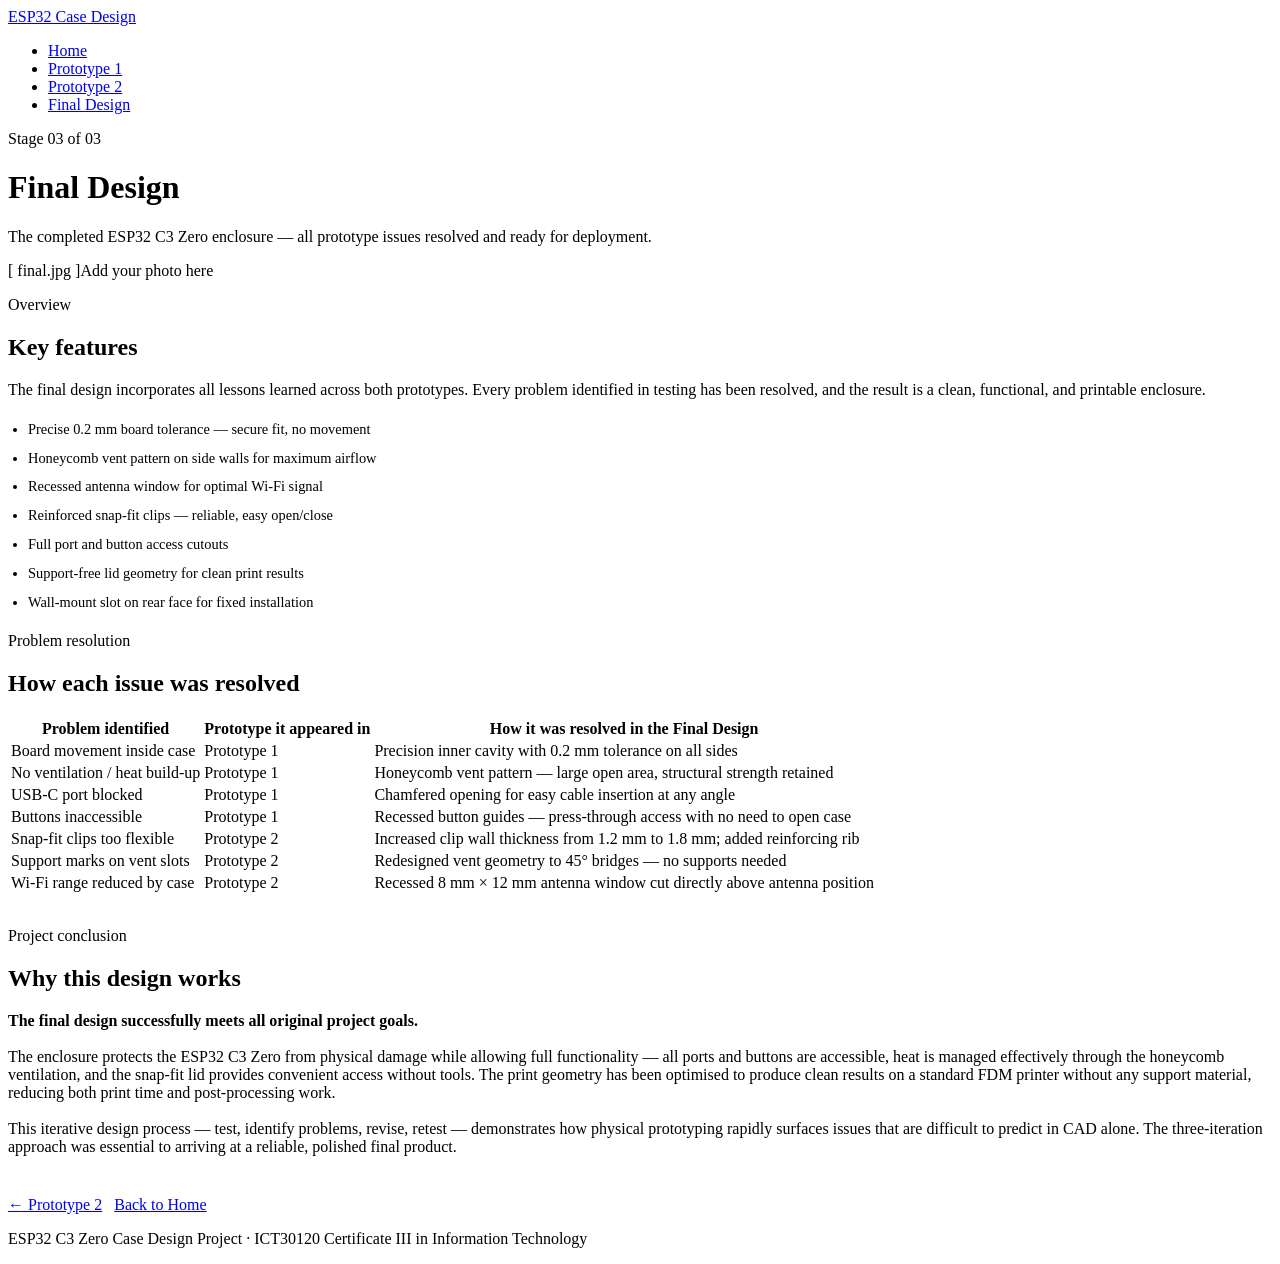
==== final.html @ f7631d88 "Add files via upload" ====
<!DOCTYPE html>
<html lang="en">
<head>
  <meta charset="UTF-8" />
  <meta name="viewport" content="width=device-width, initial-scale=1.0" />
  <meta name="description" content="Final Design of the ESP32 C3 Zero case — all issues resolved, ready for real-world use." />
  <title>Final Design | ESP32 C3 Zero Case Design</title>
  <link rel="stylesheet" href="css/style.css" />
</head>
<body>

  <!-- HEADER / NAV -->
  <header>
    <div class="nav-inner">
      <a href="index.html" class="nav-logo" aria-label="Home">
        <img src="images/logo.png" alt="ESP32 Case Project logo" onerror="this.style.display='none'" />
        <span>ESP32 Case Design</span>
      </a>
      <nav aria-label="Main navigation">
        <ul>
          <li><a href="index.html">Home</a></li>
          <li><a href="prototype1.html">Prototype 1</a></li>
          <li><a href="prototype2.html">Prototype 2</a></li>
          <li><a href="final.html" class="active" aria-current="page">Final Design</a></li>
        </ul>
      </nav>
    </div>
  </header>

  <!-- MAIN -->
  <main>

    <!-- PAGE HEADER -->
    <div class="page-header">
      <p class="section-label">Stage 03 of 03</p>
      <h1>Final Design</h1>
      <p>The completed ESP32 C3 Zero enclosure — all prototype issues resolved and ready for deployment.</p>
    </div>

    <!-- IMAGE + DESCRIPTION -->
    <div class="proto-grid">
      <div class="proto-image">
        <!-- Replace with your actual final design image -->
        <img src="images/final.jpg" alt="Photograph of the Final Design — completed ESP32 C3 Zero case"
             onerror="this.parentElement.innerHTML='<div class=\'image-placeholder\'><span>[ final.jpg ]</span><span style=\'color:var(--muted)\'>Add your photo here</span></div>'" />
      </div>

      <div>
        <p class="section-label">Overview</p>
        <h2>Key features</h2>
        <p style="color:var(--muted);">
          The final design incorporates all lessons learned across both prototypes. Every problem identified
          in testing has been resolved, and the result is a clean, functional, and printable enclosure.
        </p>

        <ul style="margin-top:16px; padding-left:20px; color:var(--muted); font-size:0.9rem; line-height:2;">
          <li>Precise 0.2 mm board tolerance — secure fit, no movement</li>
          <li>Honeycomb vent pattern on side walls for maximum airflow</li>
          <li>Recessed antenna window for optimal Wi-Fi signal</li>
          <li>Reinforced snap-fit clips — reliable, easy open/close</li>
          <li>Full port and button access cutouts</li>
          <li>Support-free lid geometry for clean print results</li>
          <li>Wall-mount slot on rear face for fixed installation</li>
        </ul>
      </div>
    </div>

    <!-- IMPROVEMENTS FROM PROTOTYPES -->
    <p class="section-label">Problem resolution</p>
    <h2>How each issue was resolved</h2>
    <div class="table-wrap" style="margin-bottom:32px;">
      <table>
        <thead>
          <tr>
            <th>Problem identified</th>
            <th>Prototype it appeared in</th>
            <th>How it was resolved in the Final Design</th>
          </tr>
        </thead>
        <tbody>
          <tr>
            <td>Board movement inside case</td>
            <td>Prototype 1</td>
            <td>Precision inner cavity with 0.2 mm tolerance on all sides</td>
          </tr>
          <tr>
            <td>No ventilation / heat build-up</td>
            <td>Prototype 1</td>
            <td>Honeycomb vent pattern — large open area, structural strength retained</td>
          </tr>
          <tr>
            <td>USB-C port blocked</td>
            <td>Prototype 1</td>
            <td>Chamfered opening for easy cable insertion at any angle</td>
          </tr>
          <tr>
            <td>Buttons inaccessible</td>
            <td>Prototype 1</td>
            <td>Recessed button guides — press-through access with no need to open case</td>
          </tr>
          <tr>
            <td>Snap-fit clips too flexible</td>
            <td>Prototype 2</td>
            <td>Increased clip wall thickness from 1.2 mm to 1.8 mm; added reinforcing rib</td>
          </tr>
          <tr>
            <td>Support marks on vent slots</td>
            <td>Prototype 2</td>
            <td>Redesigned vent geometry to 45° bridges — no supports needed</td>
          </tr>
          <tr>
            <td>Wi-Fi range reduced by case</td>
            <td>Prototype 2</td>
            <td>Recessed 8 mm × 12 mm antenna window cut directly above antenna position</td>
          </tr>
        </tbody>
      </table>
    </div>

    <!-- CONCLUSION -->
    <p class="section-label">Project conclusion</p>
    <h2>Why this design works</h2>

    <div class="info-block" style="border-left-color: var(--pro);">
      <strong>The final design successfully meets all original project goals.</strong><br /><br />
      The enclosure protects the ESP32 C3 Zero from physical damage while allowing full functionality —
      all ports and buttons are accessible, heat is managed effectively through the honeycomb ventilation,
      and the snap-fit lid provides convenient access without tools. The print geometry has been optimised
      to produce clean results on a standard FDM printer without any support material, reducing both
      print time and post-processing work.
      <br /><br />
      This iterative design process — test, identify problems, revise, retest — demonstrates how physical
      prototyping rapidly surfaces issues that are difficult to predict in CAD alone. The three-iteration
      approach was essential to arriving at a reliable, polished final product.
    </div>

    <!-- NAVIGATION BETWEEN PAGES -->
    <div style="display:flex; gap:12px; margin-top:40px; flex-wrap:wrap;">
      <a href="prototype2.html" class="btn btn-outline">← Prototype 2</a>
      <a href="index.html" class="btn btn-primary">Back to Home</a>
    </div>

  </main>

  <!-- FOOTER -->
  <footer>
    <p>ESP32 C3 Zero Case Design Project · ICT30120 Certificate III in Information Technology</p>
  </footer>

</body>
</html>
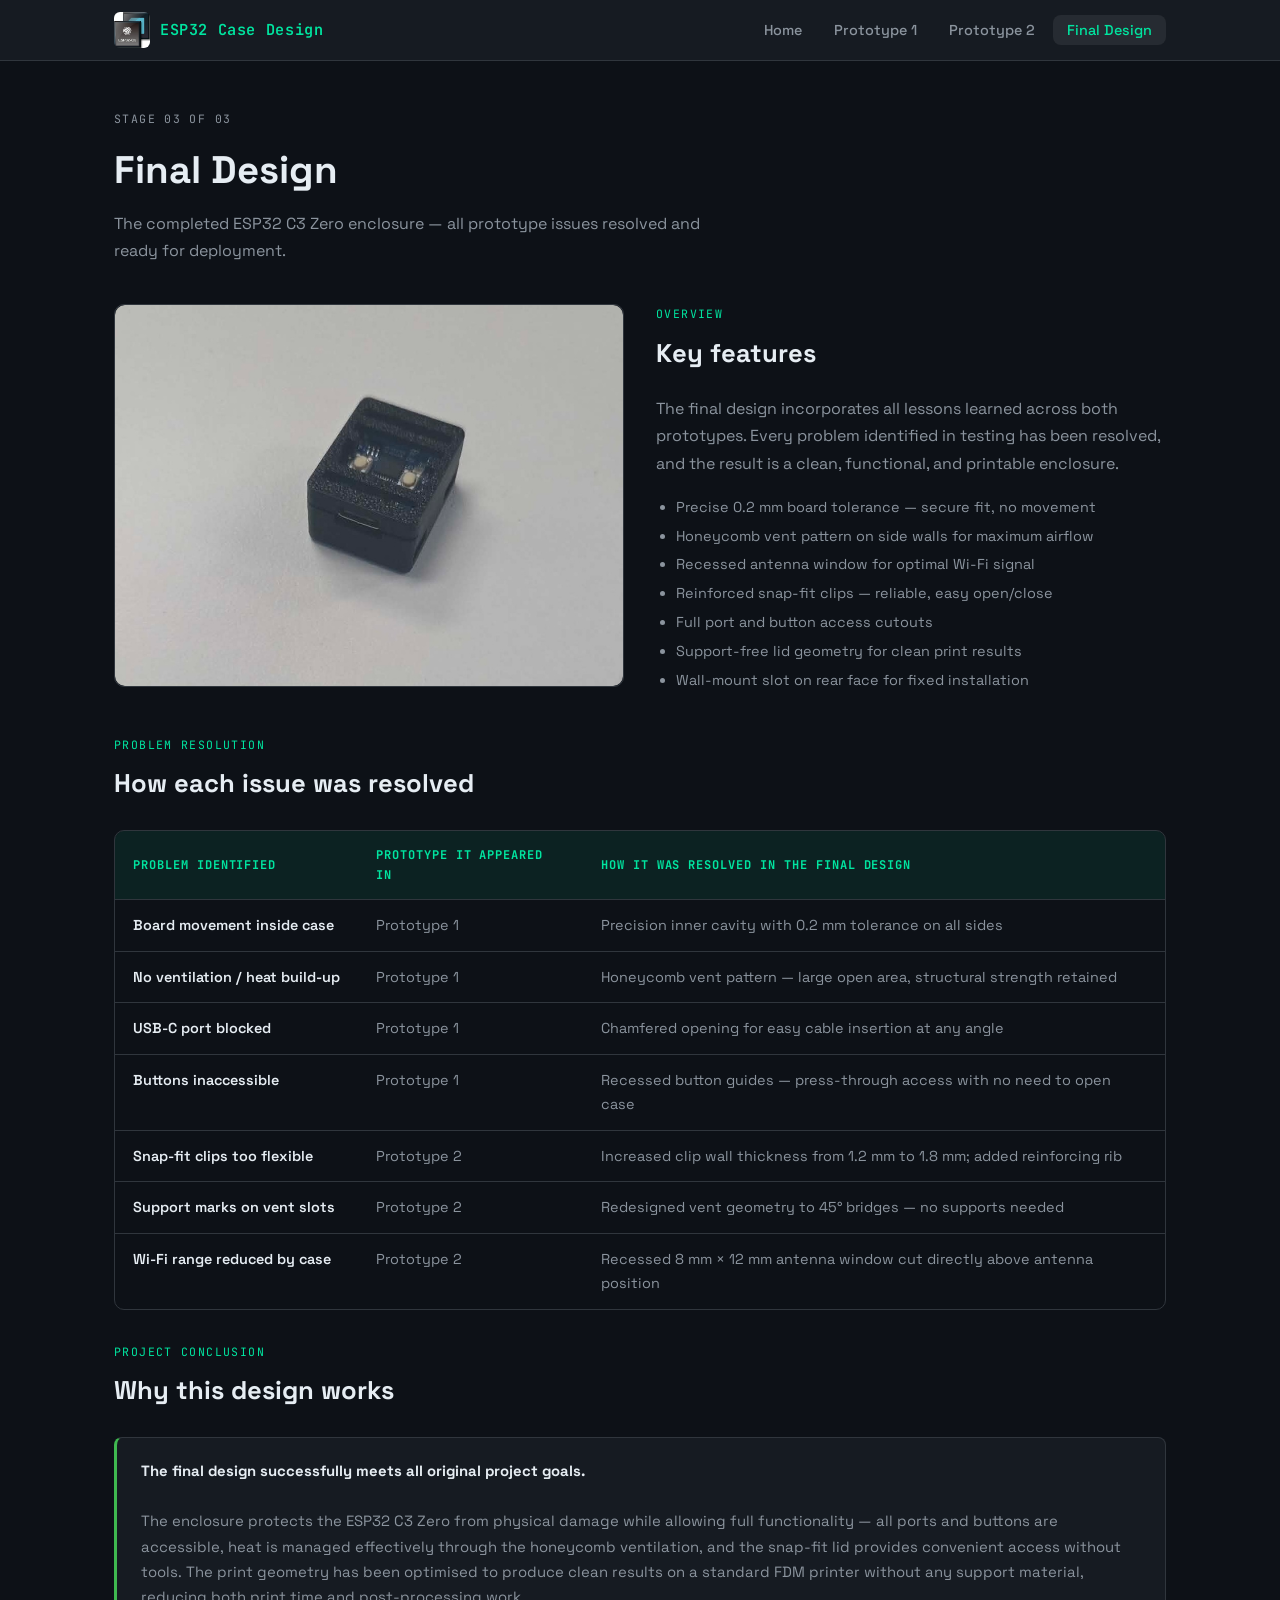
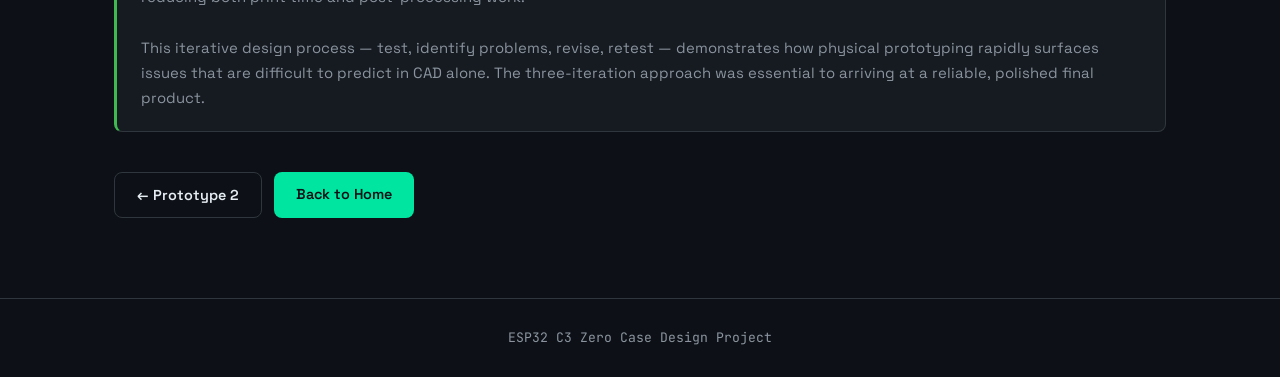
==== commit 917eb49b: "Update final.html" ====
--- a/final.html
+++ b/final.html
@@ -144,7 +144,7 @@
 
   <!-- FOOTER -->
   <footer>
-    <p>ESP32 C3 Zero Case Design Project · ICT30120 Certificate III in Information Technology</p>
+    <p>ESP32 C3 Zero Case Design Project</p>
   </footer>
 
 </body>
--- a/css/style.css
+++ b/css/style.css
@@ -0,0 +1,512 @@
+/* ============================
+   ESP32 Case Design Journey
+   style.css
+   ============================ */
+
+@import url('https://fonts.googleapis.com/css2?family=Space+Grotesk:wght@400;500;700&family=JetBrains+Mono:wght@400;600&display=swap');
+
+/* --- Tokens --- */
+:root {
+  --bg:         #0d1117;
+  --surface:    #161b22;
+  --border:     #30363d;
+  --accent:     #00e5a0;
+  --accent-dim: #00b37e;
+  --text:       #e6edf3;
+  --muted:      #8b949e;
+  --pro:        #3fb950;
+  --con:        #f85149;
+  --radius:     8px;
+  --font-display: 'Space Grotesk', sans-serif;
+  --font-mono:    'JetBrains Mono', monospace;
+}
+
+/* --- Reset & Base --- */
+*, *::before, *::after { box-sizing: border-box; margin: 0; padding: 0; }
+
+body {
+  background: var(--bg);
+  color: var(--text);
+  font-family: var(--font-display);
+  font-size: 16px;
+  line-height: 1.7;
+  min-height: 100vh;
+}
+
+img { max-width: 100%; display: block; }
+a  { color: var(--accent); text-decoration: none; }
+a:hover { text-decoration: underline; }
+a:focus-visible { outline: 2px solid var(--accent); outline-offset: 3px; }
+
+/* --- Header / Nav --- */
+header {
+  background: var(--surface);
+  border-bottom: 1px solid var(--border);
+  position: sticky;
+  top: 0;
+  z-index: 100;
+}
+
+.nav-inner {
+  max-width: 1100px;
+  margin: 0 auto;
+  padding: 0 24px;
+  display: flex;
+  align-items: center;
+  justify-content: space-between;
+  height: 60px;
+}
+
+.nav-logo {
+  display: flex;
+  align-items: center;
+  gap: 10px;
+  text-decoration: none;
+}
+
+.nav-logo img {
+  width: 36px;
+  height: 36px;
+  border-radius: 6px;
+}
+
+.nav-logo span {
+  font-family: var(--font-mono);
+  font-weight: 600;
+  font-size: 0.95rem;
+  color: var(--accent);
+  letter-spacing: 0.04em;
+}
+
+nav ul {
+  list-style: none;
+  display: flex;
+  gap: 4px;
+}
+
+nav ul li a {
+  color: var(--muted);
+  font-size: 0.9rem;
+  font-weight: 500;
+  padding: 6px 14px;
+  border-radius: var(--radius);
+  transition: color 0.15s, background 0.15s;
+}
+
+nav ul li a:hover,
+nav ul li a.active {
+  color: var(--text);
+  background: rgba(255,255,255,0.07);
+  text-decoration: none;
+}
+
+nav ul li a.active {
+  color: var(--accent);
+}
+
+/* --- Main Content --- */
+main {
+  max-width: 1100px;
+  margin: 0 auto;
+  padding: 48px 24px 80px;
+}
+
+/* --- Hero (Home only) --- */
+.hero {
+  border: 1px solid var(--border);
+  border-radius: 12px;
+  background: var(--surface);
+  padding: 56px 48px;
+  margin-bottom: 48px;
+  position: relative;
+  overflow: hidden;
+}
+
+.hero::before {
+  content: '';
+  position: absolute;
+  top: -60px; right: -60px;
+  width: 300px; height: 300px;
+  border-radius: 50%;
+  background: radial-gradient(circle, rgba(0,229,160,0.12) 0%, transparent 70%);
+  pointer-events: none;
+}
+
+.hero-tag {
+  font-family: var(--font-mono);
+  font-size: 0.75rem;
+  color: var(--accent);
+  letter-spacing: 0.1em;
+  text-transform: uppercase;
+  margin-bottom: 16px;
+}
+
+.hero h1 {
+  font-size: clamp(2rem, 5vw, 3rem);
+  font-weight: 700;
+  line-height: 1.15;
+  margin-bottom: 20px;
+}
+
+.hero p {
+  color: var(--muted);
+  max-width: 600px;
+  font-size: 1.05rem;
+  margin-bottom: 32px;
+}
+
+.hero-links {
+  display: flex;
+  gap: 12px;
+  flex-wrap: wrap;
+}
+
+.btn {
+  display: inline-block;
+  padding: 10px 22px;
+  border-radius: var(--radius);
+  font-weight: 600;
+  font-size: 0.9rem;
+  transition: opacity 0.15s, transform 0.1s;
+  cursor: pointer;
+  border: none;
+}
+
+.btn:hover { opacity: 0.85; transform: translateY(-1px); text-decoration: none; }
+
+.btn-primary {
+  background: var(--accent);
+  color: #0d1117;
+}
+
+.btn-outline {
+  background: transparent;
+  border: 1px solid var(--border);
+  color: var(--text);
+}
+
+/* --- Section heading --- */
+.section-label {
+  font-family: var(--font-mono);
+  font-size: 0.72rem;
+  color: var(--accent);
+  letter-spacing: 0.12em;
+  text-transform: uppercase;
+  margin-bottom: 8px;
+}
+
+h2 {
+  font-size: 1.6rem;
+  font-weight: 700;
+  margin-bottom: 20px;
+}
+
+h3 {
+  font-size: 1.15rem;
+  font-weight: 600;
+  margin-bottom: 12px;
+}
+
+/* --- Cards grid (Home) --- */
+.cards {
+  display: grid;
+  grid-template-columns: repeat(auto-fit, minmax(260px, 1fr));
+  gap: 20px;
+  margin-top: 12px;
+}
+
+.card {
+  background: var(--surface);
+  border: 1px solid var(--border);
+  border-radius: 10px;
+  padding: 28px 24px;
+  transition: border-color 0.2s;
+}
+
+.card:hover { border-color: var(--accent); }
+
+.card-step {
+  font-family: var(--font-mono);
+  font-size: 0.7rem;
+  color: var(--accent);
+  letter-spacing: 0.1em;
+  margin-bottom: 10px;
+}
+
+.card h3 { margin-bottom: 8px; }
+.card p  { color: var(--muted); font-size: 0.9rem; }
+
+.card-link {
+  display: inline-block;
+  margin-top: 16px;
+  font-size: 0.85rem;
+  font-weight: 600;
+  color: var(--accent);
+}
+
+/* --- Prototype / Final pages --- */
+.page-header {
+  margin-bottom: 40px;
+}
+
+.page-header h1 {
+  font-size: clamp(1.7rem, 4vw, 2.4rem);
+  font-weight: 700;
+  margin-bottom: 8px;
+}
+
+.page-header p {
+  color: var(--muted);
+  max-width: 620px;
+}
+
+.proto-grid {
+  display: grid;
+  grid-template-columns: 1fr 1fr;
+  gap: 32px;
+  margin-bottom: 40px;
+}
+
+@media (max-width: 680px) {
+  .proto-grid { grid-template-columns: 1fr; }
+}
+
+.proto-image {
+  background: var(--surface);
+  border: 1px solid var(--border);
+  border-radius: 10px;
+  aspect-ratio: 4/3;
+  display: flex;
+  align-items: center;
+  justify-content: center;
+  overflow: hidden;
+}
+
+.proto-image img {
+  width: 100%;
+  height: 100%;
+  object-fit: cover;
+  border-radius: 10px;
+}
+
+.image-placeholder {
+  display: flex;
+  flex-direction: column;
+  align-items: center;
+  gap: 8px;
+  color: var(--muted);
+}
+
+.image-placeholder span {
+  font-family: var(--font-mono);
+  font-size: 0.75rem;
+  letter-spacing: 0.05em;
+}
+
+/* --- Pro/Con lists --- */
+.pro-con {
+  display: grid;
+  grid-template-columns: 1fr 1fr;
+  gap: 20px;
+  margin: 24px 0;
+}
+
+@media (max-width: 540px) {
+  .pro-con { grid-template-columns: 1fr; }
+}
+
+.pro-list, .con-list {
+  background: var(--surface);
+  border: 1px solid var(--border);
+  border-radius: 10px;
+  padding: 20px 22px;
+}
+
+.pro-list h3 { color: var(--pro); }
+.con-list h3 { color: var(--con); }
+
+.pro-list ul, .con-list ul {
+  list-style: none;
+  margin-top: 10px;
+}
+
+.pro-list li, .con-list li {
+  font-size: 0.9rem;
+  color: var(--muted);
+  padding: 4px 0 4px 18px;
+  position: relative;
+}
+
+.pro-list li::before {
+  content: '+';
+  position: absolute; left: 0;
+  color: var(--pro); font-weight: 700;
+}
+
+.con-list li::before {
+  content: '−';
+  position: absolute; left: 0;
+  color: var(--con); font-weight: 700;
+}
+
+/* --- Info block --- */
+.info-block {
+  background: var(--surface);
+  border: 1px solid var(--border);
+  border-left: 3px solid var(--accent);
+  border-radius: var(--radius);
+  padding: 20px 24px;
+  margin: 24px 0;
+  font-size: 0.93rem;
+  color: var(--muted);
+}
+
+.info-block strong { color: var(--text); }
+
+/* --- Comparison Table --- */
+.table-wrap {
+  overflow-x: auto;
+  margin: 24px 0;
+  border-radius: 10px;
+  border: 1px solid var(--border);
+}
+
+table {
+  width: 100%;
+  border-collapse: collapse;
+  font-size: 0.9rem;
+}
+
+thead {
+  background: rgba(0,229,160,0.08);
+}
+
+thead th {
+  padding: 14px 18px;
+  text-align: left;
+  font-family: var(--font-mono);
+  font-size: 0.75rem;
+  letter-spacing: 0.08em;
+  text-transform: uppercase;
+  color: var(--accent);
+  border-bottom: 1px solid var(--border);
+}
+
+tbody td {
+  padding: 13px 18px;
+  border-bottom: 1px solid var(--border);
+  color: var(--muted);
+  vertical-align: top;
+}
+
+tbody tr:last-child td { border-bottom: none; }
+
+tbody tr:hover td { background: rgba(255,255,255,0.025); }
+
+tbody td:first-child {
+  font-weight: 600;
+  color: var(--text);
+  white-space: nowrap;
+}
+
+/* --- Form --- */
+.form-wrap {
+  background: var(--surface);
+  border: 1px solid var(--border);
+  border-radius: 10px;
+  padding: 36px 32px;
+  max-width: 600px;
+  margin-top: 12px;
+}
+
+.form-group {
+  margin-bottom: 20px;
+}
+
+label {
+  display: block;
+  font-size: 0.85rem;
+  font-weight: 600;
+  margin-bottom: 6px;
+  color: var(--text);
+}
+
+label .req { color: var(--accent); margin-left: 2px; }
+
+input[type="text"],
+input[type="email"],
+textarea,
+select {
+  width: 100%;
+  background: var(--bg);
+  border: 1px solid var(--border);
+  border-radius: var(--radius);
+  color: var(--text);
+  font-family: var(--font-display);
+  font-size: 0.9rem;
+  padding: 10px 14px;
+  transition: border-color 0.15s;
+}
+
+input:focus, textarea:focus, select:focus {
+  outline: none;
+  border-color: var(--accent);
+}
+
+textarea { resize: vertical; min-height: 100px; }
+
+select option { background: var(--surface); }
+
+.form-row {
+  display: grid;
+  grid-template-columns: 1fr 1fr;
+  gap: 16px;
+}
+
+@media (max-width: 500px) {
+  .form-row { grid-template-columns: 1fr; }
+  .form-wrap { padding: 24px 18px; }
+}
+
+.radio-group {
+  display: flex;
+  flex-direction: column;
+  gap: 8px;
+  margin-top: 4px;
+}
+
+.radio-group label {
+  display: flex;
+  align-items: center;
+  gap: 8px;
+  font-weight: 400;
+  cursor: pointer;
+  color: var(--muted);
+}
+
+.radio-group input[type="radio"] {
+  width: auto;
+  accent-color: var(--accent);
+}
+
+/* --- Footer --- */
+footer {
+  border-top: 1px solid var(--border);
+  text-align: center;
+  padding: 28px 24px;
+  font-size: 0.82rem;
+  color: var(--muted);
+  font-family: var(--font-mono);
+}
+
+/* --- Divider --- */
+.divider {
+  border: none;
+  border-top: 1px solid var(--border);
+  margin: 40px 0;
+}
+
+/* --- Reduced motion --- */
+@media (prefers-reduced-motion: reduce) {
+  * { transition: none !important; animation: none !important; }
+}
